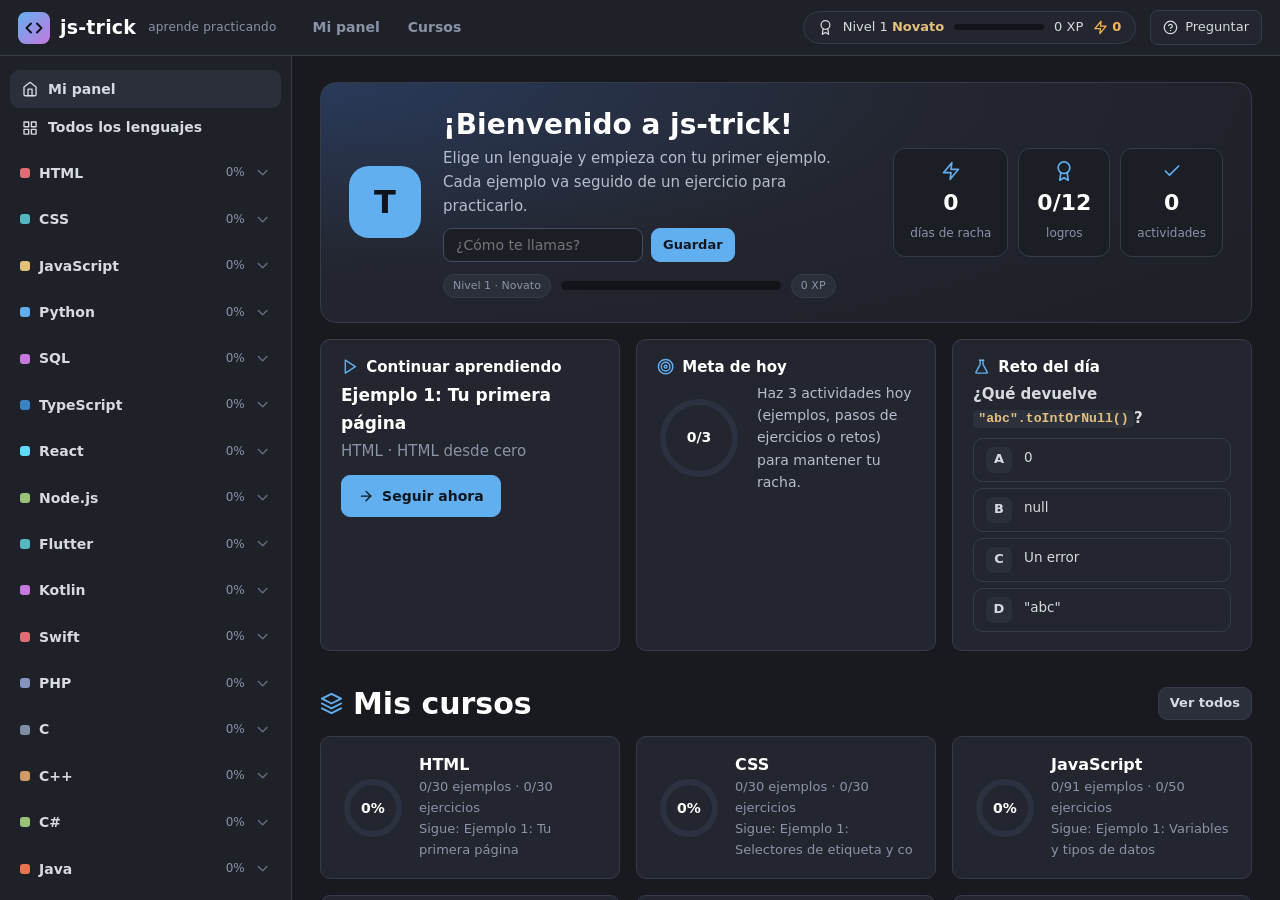
==== app.html @ f3b7c134 "Java (basico, intermedio y avanzado) y nivel avanzado de JavaScript, Python, SQL, TypeScript y Node." ====
<!DOCTYPE html>
<html lang="es">
<head>
<meta charset="utf-8">
<meta name="viewport" content="width=device-width, initial-scale=1">
<title>js-trick | Aprende JSON, AJAX, jQuery y Angular practicando</title>
<link rel="icon" href="data:image/svg+xml,%3Csvg xmlns='http://www.w3.org/2000/svg' viewBox='0 0 32 32'%3E%3Cdefs%3E%3ClinearGradient id='g' x1='0' y1='0' x2='1' y2='1'%3E%3Cstop offset='0' stop-color='%2361afef'/%3E%3Cstop offset='1' stop-color='%23c678dd'/%3E%3C/linearGradient%3E%3C/defs%3E%3Crect width='32' height='32' rx='8' fill='url(%23g)'/%3E%3Cpath d='M12 10l-6 6 6 6M20 10l6 6-6 6' fill='none' stroke='%2310131a' stroke-width='3' stroke-linecap='round' stroke-linejoin='round'/%3E%3C/svg%3E">
<link rel="stylesheet" href="css/style.css">
<link rel="stylesheet" href="css/panel.css">
</head>
<body>
<!-- Iconos (sprite SVG) -->
<svg width="0" height="0" style="position:absolute" aria-hidden="true">
  <defs>
    <symbol id="i-check" viewBox="0 0 24 24"><polyline points="20 6 9 17 4 12"/></symbol>
    <symbol id="i-x" viewBox="0 0 24 24"><line x1="18" y1="6" x2="6" y2="18"/><line x1="6" y1="6" x2="18" y2="18"/></symbol>
    <symbol id="i-help" viewBox="0 0 24 24"><circle cx="12" cy="12" r="10"/><path d="M9.09 9a3 3 0 0 1 5.83 1c0 2-3 3-3 3"/><line x1="12" y1="17" x2="12.01" y2="17"/></symbol>
    <symbol id="i-play" viewBox="0 0 24 24"><polygon points="6 3 20 12 6 21 6 3"/></symbol>
    <symbol id="i-code" viewBox="0 0 24 24"><polyline points="16 18 22 12 16 6"/><polyline points="8 6 2 12 8 18"/></symbol>
    <symbol id="i-book" viewBox="0 0 24 24"><path d="M2 3h6a4 4 0 0 1 4 4v14a3 3 0 0 0-3-3H2z"/><path d="M22 3h-6a4 4 0 0 0-4 4v14a3 3 0 0 1 3-3h7z"/></symbol>
    <symbol id="i-monitor" viewBox="0 0 24 24"><rect x="2" y="3" width="20" height="14" rx="2"/><line x1="8" y1="21" x2="16" y2="21"/><line x1="12" y1="17" x2="12" y2="21"/></symbol>
    <symbol id="i-refresh" viewBox="0 0 24 24"><polyline points="23 4 23 10 17 10"/><polyline points="1 20 1 14 7 14"/><path d="M3.51 9a9 9 0 0 1 14.85-3.36L23 10M1 14l4.64 4.36A9 9 0 0 0 20.49 15"/></symbol>
    <symbol id="i-undo" viewBox="0 0 24 24"><polyline points="1 4 1 10 7 10"/><path d="M3.51 15a9 9 0 1 0 2.13-9.36L1 10"/></symbol>
    <symbol id="i-warn" viewBox="0 0 24 24"><path d="M10.29 3.86L1.82 18a2 2 0 0 0 1.71 3h16.94a2 2 0 0 0 1.71-3L13.71 3.86a2 2 0 0 0-3.42 0z"/><line x1="12" y1="9" x2="12" y2="13"/><line x1="12" y1="17" x2="12.01" y2="17"/></symbol>
    <symbol id="i-alert" viewBox="0 0 24 24"><circle cx="12" cy="12" r="10"/><line x1="12" y1="8" x2="12" y2="12"/><line x1="12" y1="16" x2="12.01" y2="16"/></symbol>
    <symbol id="i-info" viewBox="0 0 24 24"><circle cx="12" cy="12" r="10"/><line x1="12" y1="16" x2="12" y2="12"/><line x1="12" y1="8" x2="12.01" y2="8"/></symbol>
    <symbol id="i-bolt" viewBox="0 0 24 24"><polygon points="13 2 3 14 12 14 11 22 21 10 12 10 13 2"/></symbol>
    <symbol id="i-award" viewBox="0 0 24 24"><circle cx="12" cy="8" r="7"/><polyline points="8.21 13.89 7 23 12 20 17 23 15.79 13.88"/></symbol>
    <symbol id="i-star" viewBox="0 0 24 24"><polygon points="12 2 15.09 8.26 22 9.27 17 14.14 18.18 21.02 12 17.77 5.82 21.02 7 14.14 2 9.27 8.91 8.26 12 2"/></symbol>
    <symbol id="i-right" viewBox="0 0 24 24"><polyline points="9 18 15 12 9 6"/></symbol>
    <symbol id="i-left" viewBox="0 0 24 24"><polyline points="15 18 9 12 15 6"/></symbol>
    <symbol id="i-down" viewBox="0 0 24 24"><polyline points="6 9 12 15 18 9"/></symbol>
    <symbol id="i-db" viewBox="0 0 24 24"><ellipse cx="12" cy="5" rx="9" ry="3"/><path d="M21 12c0 1.66-4 3-9 3s-9-1.34-9-3"/><path d="M3 5v14c0 1.66 4 3 9 3s9-1.34 9-3V5"/></symbol>
    <symbol id="i-globe" viewBox="0 0 24 24"><circle cx="12" cy="12" r="10"/><line x1="2" y1="12" x2="22" y2="12"/><path d="M12 2a15.3 15.3 0 0 1 4 10 15.3 15.3 0 0 1-4 10 15.3 15.3 0 0 1-4-10 15.3 15.3 0 0 1 4-10z"/></symbol>
    <symbol id="i-layers" viewBox="0 0 24 24"><polygon points="12 2 2 7 12 12 22 7 12 2"/><polyline points="2 17 12 22 22 17"/><polyline points="2 12 12 17 22 12"/></symbol>
    <symbol id="i-term" viewBox="0 0 24 24"><polyline points="4 17 10 11 4 5"/><line x1="12" y1="19" x2="20" y2="19"/></symbol>
    <symbol id="i-target" viewBox="0 0 24 24"><circle cx="12" cy="12" r="10"/><circle cx="12" cy="12" r="6"/><circle cx="12" cy="12" r="2"/></symbol>
    <symbol id="i-bulb" viewBox="0 0 24 24"><path d="M9 18h6"/><path d="M10 22h4"/><path d="M12 2a7 7 0 0 0-4 12.7c.6.5 1 1.3 1 2.3h6c0-1 .4-1.8 1-2.3A7 7 0 0 0 12 2z"/></symbol>
    <symbol id="i-lock" viewBox="0 0 24 24"><rect x="3" y="11" width="18" height="11" rx="2"/><path d="M7 11V7a5 5 0 0 1 10 0v4"/></symbol>
    <symbol id="i-max" viewBox="0 0 24 24"><path d="M8 3H5a2 2 0 0 0-2 2v3m18 0V5a2 2 0 0 0-2-2h-3m0 18h3a2 2 0 0 0 2-2v-3M3 16v3a2 2 0 0 0 2 2h3"/></symbol>
    <symbol id="i-trash" viewBox="0 0 24 24"><polyline points="3 6 5 6 21 6"/><path d="M19 6l-1 14a2 2 0 0 1-2 2H8a2 2 0 0 1-2-2L5 6"/><path d="M10 11v6M14 11v6"/><path d="M9 6V4a1 1 0 0 1 1-1h4a1 1 0 0 1 1 1v2"/></symbol>
    <symbol id="i-menu" viewBox="0 0 24 24"><line x1="3" y1="12" x2="21" y2="12"/><line x1="3" y1="6" x2="21" y2="6"/><line x1="3" y1="18" x2="21" y2="18"/></symbol>
    <symbol id="i-eye" viewBox="0 0 24 24"><path d="M1 12s4-8 11-8 11 8 11 8-4 8-11 8-11-8-11-8z"/><circle cx="12" cy="12" r="3"/></symbol>
    <symbol id="i-flask" viewBox="0 0 24 24"><path d="M9 3h6"/><path d="M10 3v6L4 20a1 1 0 0 0 1 1h14a1 1 0 0 0 1-1l-6-11V3"/></symbol>
    <symbol id="i-arrow" viewBox="0 0 24 24"><line x1="5" y1="12" x2="19" y2="12"/><polyline points="12 5 19 12 12 19"/></symbol>
    <symbol id="i-flag" viewBox="0 0 24 24"><path d="M4 15s1-1 4-1 5 2 8 2 4-1 4-1V3s-1 1-4 1-5-2-8-2-4 1-4 1z"/><line x1="4" y1="22" x2="4" y2="15"/></symbol>
    <symbol id="i-search" viewBox="0 0 24 24"><circle cx="11" cy="11" r="8"/><line x1="21" y1="21" x2="16.65" y2="16.65"/></symbol>
    <symbol id="i-cube" viewBox="0 0 24 24"><path d="M21 16V8a2 2 0 0 0-1-1.73l-7-4a2 2 0 0 0-2 0l-7 4A2 2 0 0 0 3 8v8a2 2 0 0 0 1 1.73l7 4a2 2 0 0 0 2 0l7-4A2 2 0 0 0 21 16z"/><polyline points="3.27 6.96 12 12.01 20.73 6.96"/><line x1="12" y1="22.08" x2="12" y2="12"/></symbol>
    <symbol id="i-list" viewBox="0 0 24 24"><line x1="8" y1="6" x2="21" y2="6"/><line x1="8" y1="12" x2="21" y2="12"/><line x1="8" y1="18" x2="21" y2="18"/><line x1="3" y1="6" x2="3.01" y2="6"/><line x1="3" y1="12" x2="3.01" y2="12"/><line x1="3" y1="18" x2="3.01" y2="18"/></symbol>
    <symbol id="i-edit" viewBox="0 0 24 24"><path d="M12 20h9"/><path d="M16.5 3.5a2.12 2.12 0 0 1 3 3L7 19l-4 1 1-4z"/></symbol>
    <symbol id="i-skip" viewBox="0 0 24 24"><polygon points="5 4 15 12 5 20 5 4"/><line x1="19" y1="5" x2="19" y2="19"/></symbol>
    <symbol id="i-user" viewBox="0 0 24 24"><path d="M20 21v-2a4 4 0 0 0-4-4H8a4 4 0 0 0-4 4v2"/><circle cx="12" cy="7" r="4"/></symbol>
    <symbol id="i-home" viewBox="0 0 24 24"><path d="M3 9l9-7 9 7v11a2 2 0 0 1-2 2H5a2 2 0 0 1-2-2z"/><polyline points="9 22 9 12 15 12 15 22"/></symbol>
    <symbol id="i-grid" viewBox="0 0 24 24"><rect x="3" y="3" width="7" height="7"/><rect x="14" y="3" width="7" height="7"/><rect x="14" y="14" width="7" height="7"/><rect x="3" y="14" width="7" height="7"/></symbol>
    <symbol id="i-calendar" viewBox="0 0 24 24"><rect x="3" y="4" width="18" height="18" rx="2"/><line x1="16" y1="2" x2="16" y2="6"/><line x1="8" y1="2" x2="8" y2="6"/><line x1="3" y1="10" x2="21" y2="10"/></symbol>
    <symbol id="i-cpu" viewBox="0 0 24 24"><rect x="4" y="4" width="16" height="16" rx="2"/><rect x="9" y="9" width="6" height="6"/><line x1="9" y1="1" x2="9" y2="4"/><line x1="15" y1="1" x2="15" y2="4"/><line x1="9" y1="20" x2="9" y2="23"/><line x1="15" y1="20" x2="15" y2="23"/><line x1="20" y1="9" x2="23" y2="9"/><line x1="20" y1="14" x2="23" y2="14"/><line x1="1" y1="9" x2="4" y2="9"/><line x1="1" y1="14" x2="4" y2="14"/></symbol>
  </defs>
</svg>

<div id="app">
  <header id="top">
    <button id="menuBtn" aria-label="Menu"><svg class="ic"><use href="#i-menu"/></svg></button>
    <a class="brand" href="index.html"><span class="logo"><svg class="ic"><use href="#i-code"/></svg></span>js-trick<small>aprende practicando</small></a>
    <nav class="topnav"><a href="#/panel">Mi panel</a><a href="#/cursos">Cursos</a></nav>
    <span class="spacer"></span>
    <div class="xpchip" id="xpchip"></div>
    <button class="iconbtn" id="helpBtn"><svg class="ic"><use href="#i-help"/></svg>Preguntar</button>
  </header>
  <nav id="side"></nav>
  <main id="main"><div class="page" id="view"></div></main>
</div>

<div class="overlay" id="overlay"><div class="modal" id="modal"></div></div>
<div id="toasts"></div>

<script src="js/core.js"></script>
<script src="js/tracks.js"></script>
<script src="js/highlight.js"></script>
<script src="js/glossary1.js"></script>
<script src="js/glossary2.js"></script>
<script src="js/glossary3.js"></script>
<script src="js/glossary4.js"></script>
<script src="js/hl-langs.js"></script>
<script src="js/linter.js"></script>
<script src="js/lint-langs.js"></script>
<script src="js/term.js"></script>
<script src="js/lib-prelude.js"></script>
<script src="js/lib-jquery.js"></script>
<script src="js/lib-angular.js"></script>
<script src="js/sandbox.js"></script>
<script src="js/editor.js"></script>
<script src="js/monitor.js"></script>
<script src="js/help.js"></script>
<script src="js/help-langs.js"></script>
<script src="js/panel.js"></script>
<script src="js/data/t0.js"></script>
<script src="js/data/t8.js"></script>
<script src="js/data/t9.js"></script>
<script src="js/data/t10.js"></script>
<script src="js/data/t11.js"></script>
<script src="js/data/t12.js"></script>
<script src="js/data/tk.js"></script>
<script src="js/data/js2.js"></script>
<script src="js/data/js3.js"></script>
<script src="js/data/h1.js"></script>
<script src="js/data/ht2.js"></script>
<script src="js/data/ht3.js"></script>
<script src="js/data/c1.js"></script>
<script src="js/data/c2.js"></script>
<script src="js/data/cs3.js"></script>
<script src="js/data/p1.js"></script>
<script src="js/data/p2.js"></script>
<script src="js/data/p3.js"></script>
<script src="js/data/s1.js"></script>
<script src="js/data/s2.js"></script>
<script src="js/data/s3.js"></script>
<script src="js/data/php1.js"></script>
<script src="js/data/php2.js"></script>
<script src="js/data/ph3.js"></script>
<script src="js/data/k1.js"></script>
<script src="js/data/k2.js"></script>
<script src="js/data/k3.js"></script>
<script src="js/data/x1.js"></script>
<script src="js/data/x2.js"></script>
<script src="js/data/x3.js"></script>
<script src="js/data/j1.js"></script>
<script src="js/data/j2.js"></script>
<script src="js/data/j3.js"></script>
<script src="js/data/n1.js"></script>
<script src="js/data/cn2.js"></script>
<script src="js/data/cn3.js"></script>
<script src="js/data/ts1.js"></script>
<script src="js/data/ts2.js"></script>
<script src="js/data/ts3.js"></script>
<script src="js/data/rc1.js"></script>
<script src="js/data/rc2.js"></script>
<script src="js/data/nd1.js"></script>
<script src="js/data/nd2.js"></script>
<script src="js/data/nd3.js"></script>
<script src="js/data/fl1.js"></script>
<script src="js/data/kt1.js"></script>
<script src="js/data/sw1.js"></script>
<script src="js/data/fl2.js"></script>
<script src="js/data/kt2.js"></script>
<script src="js/data/sw2.js"></script>
<script src="js/app.js"></script>
</body>
</html>
---- css/style.css ----
/* js-trick  ·  tema oscuro inspirado en editores de codigo (One Dark) */
:root{
  --bg:#181a20; --bg2:#1e2128; --panel:#23262f; --panel2:#2b2f3a; --line:#363b49;
  --text:#d7dae0; --muted:#8c93a6; --dim:#646b7d;
  --accent:#61afef; --accent-d:#3b82c4; --ok:#98c379; --warn:#e5c07b; --err:#e06c75;
  --purple:#c678dd; --cyan:#56b6c2; --orange:#d19a66;
  --code-bg:#1b1e25; --radius:10px; --mono:"Cascadia Code","Fira Code",Consolas,"Courier New",monospace;
  --sans:"Segoe UI",Inter,system-ui,-apple-system,Roboto,Arial,sans-serif;
}
*{box-sizing:border-box}
pre,code,kbd,textarea,.ed-hl,.ed-ta,.ed-gutter,.blankline,.answer,.blank,.mon-body,.linectx,.chip{font-variant-ligatures:none!important;font-feature-settings:'liga' 0,'calt' 0!important}
html,body{height:100%}
body{margin:0;background:var(--bg);color:var(--text);font:15px/1.6 var(--sans);-webkit-font-smoothing:antialiased}
a{color:var(--accent);text-decoration:none}
a:hover{text-decoration:underline}
code,kbd{font-family:var(--mono);font-size:.88em;background:#2c313c;color:#e5c07b;padding:.1em .4em;border-radius:5px}
h1,h2,h3,h4{line-height:1.25;margin:0 0 .5em;color:#fff}
p{margin:0 0 .8em}
button{font:inherit;color:inherit;cursor:pointer}
.ic{width:1.15em;height:1.15em;fill:none;stroke:currentColor;stroke-width:2;stroke-linecap:round;stroke-linejoin:round;vertical-align:-.2em;flex:none}
::-webkit-scrollbar{width:10px;height:10px}
::-webkit-scrollbar-thumb{background:#3a4050;border-radius:8px;border:2px solid transparent;background-clip:content-box}
::-webkit-scrollbar-thumb:hover{background:#4a5166;background-clip:content-box;border:2px solid transparent}
::-webkit-scrollbar-corner{background:transparent}

/* ---------- Shell ---------- */
#app{display:grid;grid-template-columns:292px minmax(0,1fr);grid-template-rows:56px 1fr;height:100vh}
#top{grid-column:1/3;display:flex;align-items:center;gap:14px;padding:0 18px;background:var(--bg2);border-bottom:1px solid var(--line);z-index:5}
.brand{white-space:nowrap;display:flex;align-items:center;gap:10px;font-weight:700;font-size:19px;color:#fff;letter-spacing:.2px}
.brand:hover{text-decoration:none}
.brand .logo{width:32px;height:32px;border-radius:8px;background:linear-gradient(135deg,#61afef,#c678dd);display:grid;place-items:center;color:#10131a}
.brand .logo .ic{stroke-width:2.6;width:18px;height:18px}
.brand small{font-weight:500;color:var(--muted);font-size:12px;margin-left:2px}
#menuBtn{display:none;background:none;border:0;padding:6px}
.spacer{flex:1}
.xpchip{display:flex;align-items:center;gap:10px;background:var(--panel);border:1px solid var(--line);border-radius:999px;padding:5px 14px;font-size:13px}
.xpchip b{color:var(--warn)}
.xpbar{width:90px;height:6px;background:#12141a;border-radius:6px;overflow:hidden}
.xpbar i{display:block;height:100%;background:linear-gradient(90deg,#61afef,#98c379);border-radius:6px;transition:width .5s}
.iconbtn{display:inline-flex;align-items:center;gap:7px;background:var(--panel);border:1px solid var(--line);border-radius:8px;padding:6px 12px;color:var(--text);font-size:13px}
.iconbtn:hover{background:var(--panel2);border-color:#4a5166}

#side{background:var(--bg2);border-right:1px solid var(--line);overflow-y:auto;padding:14px 10px 40px}
#side h6{margin:14px 10px 6px;font-size:11px;letter-spacing:1.4px;text-transform:uppercase;color:var(--dim)}
.navtopic{margin-bottom:6px;border-radius:10px}
.navtopic>a.head{display:flex;align-items:center;gap:10px;padding:9px 10px;border-radius:9px;color:var(--text)}
.navtopic>a.head:hover{background:var(--panel);text-decoration:none}
.navtopic.active>a.head{background:var(--panel2)}
.navtopic .num{width:30px;height:30px;border-radius:8px;display:grid;place-items:center;font-weight:700;font-size:13px;color:#11141a;flex:none}
.navtopic .tt{display:flex;flex-direction:column;min-width:0;line-height:1.25}
.navtopic .tt b{font-size:13.5px;font-weight:600;white-space:nowrap;overflow:hidden;text-overflow:ellipsis}
.navtopic .tt span{font-size:11.5px;color:var(--muted)}
.navtopic .mini{height:3px;background:#12141a;border-radius:3px;margin:0 10px 6px 50px;overflow:hidden}
.navtopic .mini i{display:block;height:100%;background:var(--accent)}
.navsub{display:none;padding:2px 0 8px 50px}
.navtopic.active .navsub{display:block}
.navsub a{display:flex;align-items:center;gap:8px;padding:4px 8px;border-radius:6px;color:var(--muted);font-size:13px}
.navsub a:hover{background:var(--panel);color:var(--text);text-decoration:none}
.navsub a.cur{color:#fff;background:#2f3544}
.navsub a .dot{width:7px;height:7px;border-radius:50%;background:#444b5c;flex:none}
.navsub a.done .dot{background:var(--ok)}
.navgroup{margin:8px 0 2px;color:var(--dim);font-size:11px;text-transform:uppercase;letter-spacing:1px}

#main{overflow-y:auto;overflow-x:hidden;scroll-behavior:smooth}
.page{max-width:1500px;margin:0 auto;padding:26px 28px 80px}
.crumbs{display:flex;align-items:center;gap:8px;color:var(--muted);font-size:13px;margin-bottom:14px;flex-wrap:wrap}
.crumbs a{color:var(--muted)}
.crumbs b{color:var(--text);font-weight:600}

/* ---------- Home ---------- */
.hero{background:radial-gradient(120% 140% at 0 0,#2a3a5a 0,#23262f 55%,#1e2128 100%);border:1px solid var(--line);border-radius:16px;padding:38px 40px;display:grid;grid-template-columns:1.3fr 1fr;gap:30px;align-items:center;overflow:hidden;position:relative}
.hero h1{font-size:40px;margin-bottom:.3em}
.hero h1 em{font-style:normal;background:linear-gradient(90deg,#61afef,#c678dd);-webkit-background-clip:text;background-clip:text;color:transparent}
.hero p.lead{font-size:17px;color:#b7bdcc;max-width:620px}
.btn{display:inline-flex;align-items:center;gap:8px;border-radius:9px;border:1px solid var(--line);background:var(--panel2);color:var(--text);padding:9px 16px;font-weight:600;font-size:14px;text-decoration:none}
.btn:hover{background:#343a49;text-decoration:none;border-color:#4f566b}
.btn.primary{background:var(--accent);border-color:var(--accent);color:#0f1722}
.btn.primary:hover{background:#7bbcf5}
.btn.ok{background:#3b5a2c;border-color:#4d7a39;color:#d7f2c3}
.btn.sm{padding:5px 11px;font-size:13px}
.btn[disabled]{opacity:.45;cursor:not-allowed}
.heroart{white-space:pre;overflow:auto;font-family:var(--mono);font-size:13px;background:#14171c;border:1px solid var(--line);border-radius:12px;padding:16px 18px;box-shadow:0 18px 50px rgba(0,0,0,.45);line-height:1.7}
.heroart .bar{display:flex;gap:6px;margin-bottom:10px}
.heroart .bar i{width:10px;height:10px;border-radius:50%;background:#e06c75}
.heroart .bar i:nth-child(2){background:#e5c07b}.heroart .bar i:nth-child(3){background:#98c379}
.grid{display:grid;gap:16px}
.g3{grid-template-columns:repeat(auto-fill,minmax(300px,1fr))}
.g4{grid-template-columns:repeat(auto-fill,minmax(230px,1fr))}
.card{background:var(--panel);border:1px solid var(--line);border-radius:var(--radius);padding:18px 20px}
.card h3{font-size:16px;margin-bottom:.35em}
.card p:last-child{margin-bottom:0}
.sectiontitle{display:flex;align-items:center;gap:10px;margin:34px 0 14px;font-size:20px}
.sectiontitle .ic{color:var(--accent)}
.feat .fi{width:38px;height:38px;border-radius:10px;display:grid;place-items:center;background:#2c3a52;color:var(--accent);margin-bottom:10px}
.tcard{display:flex;flex-direction:column;gap:10px;transition:transform .15s,border-color .15s;color:var(--text)}
.tcard:hover{transform:translateY(-3px);border-color:#53607d;text-decoration:none}
.tcard .top{display:flex;align-items:center;gap:12px}
.tcard .num{width:44px;height:44px;border-radius:12px;display:grid;place-items:center;font-weight:800;font-size:18px;color:#10131a}
.tcard h3{margin:0;font-size:16.5px}
.tcard .meta{display:flex;gap:14px;font-size:12.5px;color:var(--muted);flex-wrap:wrap}
.prog{height:6px;background:#14171c;border-radius:6px;overflow:hidden}
.prog i{display:block;height:100%;border-radius:6px;background:var(--accent)}

/* ---------- Topic page ---------- */
.thead{display:flex;gap:18px;align-items:center;margin-bottom:18px}
.thead .num{width:62px;height:62px;border-radius:16px;display:grid;place-items:center;font-size:28px;font-weight:800;color:#10131a;flex:none}
.thead h1{margin:0;font-size:27px}
.thead p{margin:2px 0 0;color:var(--muted)}
.tabs{display:flex;gap:4px;border-bottom:1px solid var(--line);margin-bottom:20px;flex-wrap:wrap}
.tabs a{display:flex;align-items:center;gap:8px;padding:10px 16px;color:var(--muted);border-bottom:2px solid transparent;font-weight:600;font-size:14px;margin-bottom:-1px}
.tabs a:hover{color:var(--text);text-decoration:none}
.tabs a.on{color:#fff;border-color:var(--accent)}
.tabs a .cnt{font-size:11px;background:var(--panel2);border-radius:99px;padding:0 8px;color:var(--muted)}
.theory{display:grid;gap:16px;grid-template-columns:repeat(auto-fill,minmax(420px,1fr))}
.theory .card h3{display:flex;align-items:center;gap:8px}
.theory .card h3 .ic{color:var(--accent)}
.analogy{border-left:3px solid var(--purple);background:#2a2640;padding:9px 13px;border-radius:0 8px 8px 0;margin:10px 0;font-size:14px;color:#d9d0f0}
.analogy b{color:#e3b8f2}
.list{display:grid;gap:10px}
.item{display:flex;align-items:center;gap:14px;background:var(--panel);border:1px solid var(--line);border-radius:10px;padding:12px 16px;color:var(--text)}
.item:hover{border-color:#53607d;text-decoration:none;background:#272b35}
.item .idx{width:30px;height:30px;border-radius:8px;background:var(--panel2);display:grid;place-items:center;font-weight:700;font-size:13px;color:var(--muted);flex:none}
.item.done .idx{background:#34502a;color:var(--ok)}
.item .tx{flex:1;min-width:0}
.item .tx b{display:block;font-size:14.5px}
.item .tx span{font-size:12.5px;color:var(--muted)}
.badge{font-size:11px;padding:2px 9px;border-radius:99px;background:var(--panel2);color:var(--muted);border:1px solid var(--line);white-space:nowrap}
.badge.ok{background:#2c4023;color:var(--ok);border-color:#3f5c32}
.badge.f-html{color:#e06c75}.badge.f-css{color:#56b6c2}.badge.f-js{color:#e5c07b}.badge.f-ts{color:#61afef}.badge.f-mod{color:#c678dd}

/* ---------- Workbench (example / exercise) ---------- */
.bench{display:grid;grid-template-columns:minmax(0,5fr) minmax(0,6fr);gap:20px;align-items:start}
.bench>.left{min-width:0}
.bench>.right{position:sticky;top:12px;min-width:0;display:flex;flex-direction:column;gap:14px;max-height:calc(100vh - 80px);overflow-y:auto;padding-right:2px}
.navrow{display:flex;gap:8px;align-items:center;flex-wrap:wrap;margin-bottom:12px}
.title{font-size:25px;margin:0 0 6px}
.context{border-left:3px solid var(--accent);padding:12px 16px;background:#202938;border-radius:0 10px 10px 0;margin:10px 0 18px}
.context h4{margin:0 0 4px;font-size:12px;letter-spacing:1.2px;text-transform:uppercase;color:var(--accent)}
.context p:last-child{margin:0}
.parts h3{display:flex;align-items:center;gap:8px;margin:18px 0 10px;font-size:17px}
.part{background:var(--panel);border:1px solid var(--line);border-radius:10px;margin-bottom:12px;overflow:hidden}
.part .ph{display:flex;align-items:center;gap:10px;padding:7px 12px;background:var(--panel2);font-size:12.5px;color:var(--muted)}
.part .ph .no{width:22px;height:22px;border-radius:50%;background:var(--accent);color:#10131a;display:grid;place-items:center;font-weight:800;font-size:12px}
.part pre{margin:0;padding:12px 14px;background:var(--code-bg);font:13px/1.65 var(--mono);overflow-x:auto;white-space:pre}
.part .why{padding:11px 14px;font-size:14px;color:#c5cad6;border-top:1px dashed var(--line)}
.part .why p:last-child{margin:0}
.callout{display:flex;gap:11px;padding:11px 14px;border-radius:9px;margin:12px 0;font-size:14px;border:1px solid}
.callout.tip{background:#1f3328;border-color:#2f5a40;color:#bfe8cc}
.callout.warn{background:#3a3220;border-color:#6b5a2b;color:#f1dba4}
.callout.bad{background:#3b2326;border-color:#733840;color:#f5c1c6}
.callout.info{background:#1f2e43;border-color:#34557f;color:#bcd8f7}
.callout .ic{margin-top:3px}
.callout>div{min-width:0}
.callout p:last-child{margin:0}

/* tokens with ? */
.tk{position:relative;border-bottom:1px dotted #6b738a;cursor:help}
.tk .q{all:unset;display:inline-grid;place-items:center;width:15px;height:15px;margin-left:3px;border-radius:50%;background:#33507a;color:#cfe5ff;font:700 10px/1 var(--sans);vertical-align:2px;cursor:pointer;user-select:none}
.tk .q:hover{background:var(--accent);color:#0f1722}

/* ---------- Highlight colours ---------- */
.t-c{color:#7f8794;font-style:italic}.t-s{color:#98c379}.t-n{color:#d19a66}.t-k{color:#c678dd}.t-l{color:#d19a66}
.t-f{color:#61afef}.t-p{color:#e06c75}.t-cls{color:#e5c07b}.t-o{color:#abb2bf}.t-i{color:#d7dae0}
.t-tg{color:#e06c75}.t-at{color:#d19a66}.t-sel{color:#e5c07b}.t-pr{color:#56b6c2}.t-va{color:#98c379}.t-ip{color:#56b6c2}
.t-dir{color:#c678dd}
.t-rx{color:#56b6c2}
.t-var{color:#e06c75}.t-pp{color:#c678dd}

/* ---------- Editor ---------- */
.editor{background:var(--code-bg);border:1px solid var(--line);border-radius:var(--radius);overflow:hidden;display:flex;flex-direction:column}
.ed-top{display:flex;align-items:center;gap:6px;background:var(--panel2);padding:6px 8px 0 8px;border-bottom:1px solid var(--line);flex-wrap:wrap}
.ed-tab{border:0;background:transparent;color:var(--muted);padding:7px 14px;border-radius:8px 8px 0 0;font:600 12.5px var(--mono);display:flex;align-items:center;gap:7px}
.ed-tab:hover{color:var(--text)}
.ed-tab.on{background:var(--code-bg);color:#fff;box-shadow:inset 0 2px 0 var(--accent)}
.ed-tab .d{width:8px;height:8px;border-radius:50%}
.ed-tab .bad{width:8px;height:8px;border-radius:50%;background:var(--err);display:none}
.ed-tab.hasbad .bad{display:inline-block}
.ed-tools{margin-left:auto;display:flex;gap:6px;padding-bottom:5px}
.ed-body{position:relative;display:flex;height:var(--edh,340px);min-height:180px}
.ed-gutter{width:58px;flex:none;overflow:hidden;background:#171a20;border-right:1px solid var(--line);padding:10px 0;font:12px/20px var(--mono);color:#5d6578;user-select:none}
.ed-g{display:flex;align-items:center;justify-content:flex-end;gap:5px;height:20px;padding-right:7px;position:relative}
.ed-g .qb{all:unset;width:14px;height:14px;border-radius:50%;background:#2c3a52;color:#9ec8f5;display:grid;place-items:center;font:700 9px/1 var(--sans);cursor:pointer;opacity:.55}
.ed-g .qb:hover{opacity:1;background:var(--accent);color:#0f1722}
.ed-g.bad{color:var(--err);font-weight:700}
.ed-g.bad::before{content:"";position:absolute;left:0;top:2px;bottom:2px;width:3px;background:var(--err);border-radius:2px}
.ed-g.cur{color:#c8ccd6}
.ed-main{position:relative;flex:1;min-width:0}
.ed-hl,.ed-ta{position:absolute;inset:0;margin:0;padding:10px 12px;font:13px/20px var(--mono);white-space:pre;tab-size:2;letter-spacing:0;border:0}
.ed-hl{overflow:hidden;pointer-events:none;color:var(--text)}
.ed-hl .l{display:block;min-height:20px;margin:0 -12px;padding:0 12px}
.ed-hl .l.bad{background:rgba(224,108,117,.16);box-shadow:inset 3px 0 0 var(--err)}
.ed-hl .l.hot{background:rgba(152,195,121,.13);animation:hot 2.2s ease-out forwards}
@keyframes hot{to{background:transparent}}
.ed-ta{background:transparent;color:transparent;caret-color:#fff;resize:none;outline:0;overflow:auto;-webkit-text-fill-color:transparent}
.ed-ta::selection{background:rgba(97,175,239,.35);-webkit-text-fill-color:transparent}
.ed-ta[readonly]{cursor:default}
.ed-foot{display:flex;align-items:center;gap:10px;padding:6px 10px;background:#171a20;border-top:1px solid var(--line);font-size:12.5px;color:var(--muted);flex-wrap:wrap}
.chips{display:flex;flex-wrap:wrap;gap:6px}
.chip{display:inline-flex;align-items:center;gap:6px;background:#26354d;color:#cfe3fb;border:1px solid #35527a;border-radius:99px;padding:2px 6px 2px 10px;font:600 12px var(--mono)}
.chip:hover{background:#2f4666}
.chip i{font-style:normal;width:16px;height:16px;border-radius:50%;background:var(--accent);color:#0f1722;display:grid;place-items:center;font:800 10px var(--sans)}

/* ---------- Issues ---------- */
.issues{display:flex;flex-direction:column;gap:10px}
.status{display:flex;align-items:center;gap:10px;padding:10px 14px;border-radius:9px;font-size:14px;font-weight:600;border:1px solid}
.status.ok{background:#1f3328;border-color:#2f5a40;color:#bfe8cc}
.status.bad{background:#3b2326;border-color:#733840;color:#f5c1c6}
.status.warn{background:#3a3220;border-color:#6b5a2b;color:#f1dba4}
.issue{border:1px solid;border-radius:10px;overflow:hidden;background:var(--panel)}
.issue.error{border-color:#733840}.issue.warn{border-color:#6b5a2b}.issue.info{border-color:#34557f}
.issue .ih{display:flex;align-items:center;gap:9px;padding:8px 12px;font-weight:700;font-size:14px}
.issue.error .ih{background:#3b2326;color:#f5a8af}.issue.warn .ih{background:#3a3220;color:#f1dba4}.issue.info .ih{background:#1f2e43;color:#a9cdf5}
.issue .ih .loc{margin-left:auto;font:600 12px var(--mono);opacity:.85;white-space:nowrap}
.issue .ib{padding:10px 14px;font-size:14px}
.issue .ib p{margin:0 0 7px}
.issue .fix{background:#1b2a1f;border:1px solid #2f5a40;border-radius:8px;padding:8px 12px;margin-top:6px;font-size:13.5px;color:#cdebd6}
.issue .fix b{color:#98c379}
.issue pre{margin:6px 0 0;background:var(--code-bg);padding:8px 11px;border-radius:7px;font:12.5px/1.6 var(--mono);overflow-x:auto}

/* ---------- Laptop / monitor ---------- */
.monitor{background:linear-gradient(180deg,#20242d,#1b1e25);border:1px solid var(--line);border-radius:var(--radius);padding:14px 14px 10px}
.mon-head{display:flex;align-items:center;gap:8px;margin-bottom:8px;font-size:13px;color:var(--muted);flex-wrap:wrap}
.mon-head b{color:var(--text);display:flex;align-items:center;gap:7px}
.lap{perspective:2000px;width:100%;max-width:840px;margin:0 auto}
.lid{position:relative;transform-origin:50% 100%;transform:rotateX(-92deg);visibility:hidden;transition:transform .85s cubic-bezier(.25,.9,.25,1),visibility 0s .85s;background:#0c0d10;border:11px solid #4a505e;border-top-color:#565d6d;border-bottom-width:14px;border-radius:16px 16px 4px 4px;box-shadow:0 0 0 1px #11131a,inset 0 0 0 1px #2a2e38}
.lap.open .lid{transform:none;visibility:visible;transition:transform .85s cubic-bezier(.25,.9,.25,1),visibility 0s 0s;box-shadow:0 0 70px rgba(97,175,239,.18),0 0 0 1px #11131a}
.lid::before{content:"";position:absolute;top:-4px;left:50%;width:5px;height:5px;margin-left:-3px;border-radius:50%;background:#1b1e25;z-index:3}
.screen{position:relative;width:100%;padding-top:62%;background:#fff;border-radius:4px;overflow:hidden}
.screen iframe{position:absolute;inset:0;width:100%;height:100%;border:0;background:#fff}
.screen .ovl{position:absolute;inset:0;display:none;align-items:center;justify-content:center;text-align:center;padding:20px;background:rgba(20,22,28,.88);color:#f5c1c6;font-size:14px;z-index:2}
.screen.blocked .ovl{display:flex}
.lap-base{position:relative;height:18px;margin:0 -4%;background:linear-gradient(180deg,#8a91a1,#5c6272 35%,#3a3f4b 75%,#2a2d36);border-radius:2px 2px 16px 16px/2px 2px 12px 12px;box-shadow:0 12px 24px rgba(0,0,0,.45)}
.lap-base::after{content:"";position:absolute;left:50%;top:0;width:18%;height:5px;margin-left:-9%;background:#1a1d24;border-radius:0 0 8px 8px}
.lap:not(.open) .lap-base{margin-top:0}
.lap-idle{height:0}
.mon-tools{display:flex;gap:6px;margin-top:12px;flex-wrap:wrap;align-items:center}
.mon-panel{margin-top:12px;border:1px solid var(--line);border-radius:9px;overflow:hidden;background:var(--code-bg)}
.mon-tabs{display:flex;background:var(--panel2);border-bottom:1px solid var(--line)}
.mon-tabs button{background:none;border:0;padding:6px 14px;color:var(--muted);font-size:12.5px;font-weight:600;border-bottom:2px solid transparent}
.mon-tabs button.on{color:#fff;border-color:var(--accent)}
.mon-tabs .cnt{margin-left:5px;background:#3a4050;border-radius:99px;font-size:10.5px;padding:0 6px}
.mon-body{max-height:170px;overflow:auto;font:12.5px/1.55 var(--mono);padding:6px 10px}
.mon-body .row{padding:2px 0;border-bottom:1px solid #262a33;white-space:pre-wrap;word-break:break-word}
.mon-body .row.err{color:#f5a8af}.mon-body .row.warn{color:#f1dba4}.mon-body .row.sys{color:#7e87a0;font-style:italic}
.mon-body .empty{color:var(--dim);font-family:var(--sans);font-style:italic;padding:8px 0}
.mon-body table{width:100%;border-collapse:collapse}
.mon-body td,.mon-body th{text-align:left;padding:3px 8px;border-bottom:1px solid #262a33;vertical-align:top;word-break:break-all}
.mon-body th{color:var(--muted);font-weight:600}
.mon-body .area{color:var(--cyan);padding:4px 0 2px;font-family:var(--sans);font-weight:700;font-size:11.5px;letter-spacing:.8px;text-transform:uppercase}
.fullmon{position:fixed;inset:16px;z-index:60;background:#12141a;border:1px solid var(--line);border-radius:14px;padding:16px;display:flex;flex-direction:column;box-shadow:0 0 0 100vmax rgba(0,0,0,.65)}
.fullmon .screen{padding-top:0;flex:1;min-height:0}
.fullmon .lap{max-width:none;flex:1;display:flex;flex-direction:column;min-height:0}
.fullmon .lid{flex:1;display:flex;flex-direction:column;min-height:0}

/* ---------- Exercise guide ---------- */
.steps{display:flex;gap:6px;margin:10px 0 16px;flex-wrap:wrap}
.steps i{height:8px;flex:1;min-width:20px;border-radius:4px;background:#2c3140}
.steps i.done{background:var(--ok)}.steps i.cur{background:var(--accent)}.steps i.help{background:var(--warn)}
.stepcard{background:var(--panel);border:1px solid var(--line);border-radius:12px;overflow:hidden;margin-bottom:14px}
.stepcard .sh{display:flex;align-items:center;gap:10px;padding:10px 16px;background:var(--panel2);font-weight:700}
.stepcard .sh .no{width:26px;height:26px;border-radius:50%;background:var(--accent);color:#0f1722;display:grid;place-items:center;font-size:13px;font-weight:800}
.stepcard .sb{padding:14px 16px}
.stepcard .instr{font-size:15.5px;margin-bottom:10px}
.stepcard.past{opacity:.82}
.stepcard.past .sh .no{background:var(--ok)}
.stepcard .done-code{margin:8px 0 0;background:var(--code-bg);padding:8px 12px;border-radius:7px;font:12.5px/1.6 var(--mono);white-space:pre-wrap;overflow-x:auto}
.answer{width:100%;display:block;background:var(--code-bg);color:#e6e9ef;border:1px solid #444c60;border-radius:9px;padding:10px 12px;font:14px/1.6 var(--mono);resize:vertical;min-height:46px;outline:0}
.answer:focus{border-color:var(--accent);box-shadow:0 0 0 3px rgba(97,175,239,.18)}
.answer.good{border-color:var(--ok);box-shadow:0 0 0 3px rgba(152,195,121,.16)}
.answer.wrong{border-color:var(--err)}
.blankline{font:14.5px/2.4 var(--mono);background:var(--code-bg);border:1px solid #444c60;border-radius:9px;padding:8px 12px;white-space:pre-wrap}
.blank{font:inherit;color:#fff;background:#2a3140;border:1px solid #55607a;border-bottom:2px solid var(--accent);border-radius:5px;padding:1px 6px;margin:0 2px;text-align:center;outline:0;min-width:3ch}
.blank.good{border-color:var(--ok);color:var(--ok);background:#233125}
.blank.wrong{border-color:var(--err);color:#f5a8af;background:#3a2427}
.fb{margin-top:10px;padding:10px 13px;border-radius:9px;font-size:14px;display:flex;gap:10px;border:1px solid transparent}
.fb.idle{background:#202938;border-color:#2e4466;color:#bcd8f7}
.fb.good{background:#1f3328;border-color:#2f5a40;color:#bfe8cc}
.fb.bad{background:#3b2326;border-color:#733840;color:#f5c1c6}
.fb.warn{background:#3a3220;border-color:#6b5a2b;color:#f1dba4}
.fb .ic{margin-top:3px}
.fb>div{min-width:0}
.fb p{margin:0 0 5px}.fb p:last-child{margin:0}
.btnrow{display:flex;gap:8px;margin-top:12px;flex-wrap:wrap}
.winbox{text-align:center;padding:26px 20px;background:linear-gradient(135deg,#243b2b,#1f2e43);border:1px solid #3a6a48;border-radius:14px;margin-bottom:14px}
.winbox h3{font-size:22px}
.winbox .big{width:56px;height:56px;border-radius:50%;background:var(--ok);color:#10200a;display:grid;place-items:center;margin:0 auto 10px}
.winbox .big .ic{width:30px;height:30px;stroke-width:3}

/* ---------- Quiz ---------- */
.quiz{max-width:820px}
.qopt{display:flex;gap:12px;align-items:flex-start;width:100%;text-align:left;background:var(--panel);border:1px solid var(--line);border-radius:10px;padding:12px 15px;margin-bottom:10px;color:var(--text)}
.qopt:hover:not([disabled]){border-color:var(--accent);background:#27303f}
.qopt .k{width:26px;height:26px;border-radius:7px;background:var(--panel2);display:grid;place-items:center;font-weight:700;font-size:13px;flex:none}
.qopt.right{border-color:var(--ok);background:#233125}.qopt.right .k{background:var(--ok);color:#10200a}
.qopt.wrongc{border-color:var(--err);background:#3a2427}.qopt.wrongc .k{background:var(--err);color:#2a0c10}
.qopt pre{margin:0;font:13px/1.5 var(--mono);white-space:pre-wrap}
.qq{font-size:18px;margin-bottom:14px}
.qq pre{background:var(--code-bg);padding:10px 14px;border-radius:9px;font:13.5px/1.6 var(--mono);margin:10px 0 0;white-space:pre-wrap}

/* ---------- Modal (ayuda ?) ---------- */
.overlay{position:fixed;inset:0;background:rgba(8,10,14,.7);z-index:80;display:none;align-items:flex-start;justify-content:center;padding:6vh 16px 16px;overflow-y:auto;backdrop-filter:blur(3px)}
.overlay.show{display:flex}
.modal{width:min(760px,100%);background:var(--panel);border:1px solid #475069;border-radius:16px;box-shadow:0 30px 80px rgba(0,0,0,.6);overflow:hidden;animation:pop .18s ease-out}
@keyframes pop{from{transform:translateY(10px) scale(.98);opacity:0}}
.modal .mh{display:flex;align-items:center;gap:10px;padding:14px 18px;background:var(--panel2);border-bottom:1px solid var(--line)}
.modal .mh h3{margin:0;font-size:17px;display:flex;align-items:center;gap:9px;flex:1;min-width:0}
.modal .mh h3 code{font-size:15px}
.modal .xbtn{background:none;border:0;color:var(--muted);padding:4px;border-radius:6px}
.modal .xbtn:hover{color:#fff;background:#3a4050}
.modal .mb{padding:16px 20px 20px;max-height:68vh;overflow-y:auto}
.modal .mb h5{margin:16px 0 6px;font-size:11.5px;letter-spacing:1.3px;text-transform:uppercase;color:var(--accent)}
.modal .mb h5:first-child{margin-top:0}
.modal pre{margin:6px 0;background:var(--code-bg);padding:10px 14px;border-radius:9px;font:13px/1.65 var(--mono);overflow-x:auto;white-space:pre}
.askbox{display:flex;gap:8px;padding:12px 18px;border-top:1px solid var(--line);background:#20232b}
.askbox input{flex:1;background:var(--code-bg);border:1px solid #444c60;color:#fff;border-radius:9px;padding:9px 12px;font:14px var(--sans);outline:0}
.askbox input:focus{border-color:var(--accent)}
.results{display:grid;gap:8px;margin-top:8px}
.res{background:var(--code-bg);border:1px solid var(--line);border-radius:9px;padding:9px 12px;text-align:left;color:var(--text)}
.res:hover{border-color:var(--accent)}
.res b{font-family:var(--mono);color:#e5c07b}
.res span{display:block;font-size:13px;color:var(--muted)}
.linectx{background:var(--code-bg);border:1px solid var(--line);border-radius:9px;padding:8px 12px;font:13px/1.6 var(--mono);margin-bottom:8px;white-space:pre-wrap;word-break:break-word}

/* ---------- Toast ---------- */
#toasts{position:fixed;right:18px;bottom:18px;display:flex;flex-direction:column;gap:8px;z-index:100}
.toast{background:#2b3446;border:1px solid #4b5877;color:#fff;padding:10px 16px;border-radius:10px;box-shadow:0 10px 30px rgba(0,0,0,.45);animation:slidein .25s ease-out;display:flex;gap:10px;align-items:center;max-width:380px;font-size:14px}
.toast.ok{border-color:#4d7a39;background:#27391f}
.toast b{color:var(--warn)}
@keyframes slidein{from{transform:translateX(30px);opacity:0}}

.empty-note{color:var(--muted);font-style:italic}
.kbdrow{display:flex;gap:6px;flex-wrap:wrap;margin:6px 0}
hr.sep{border:0;border-top:1px solid var(--line);margin:22px 0}
.foot{margin-top:40px;color:var(--dim);font-size:12.5px;text-align:center}

/* ---------- Responsive ---------- */
@media (max-width:1180px){
  .bench{grid-template-columns:1fr}
  .bench>.right{position:static;max-height:none;overflow:visible}
  .hero{grid-template-columns:1fr}
}
@media (max-width:900px){
  .brand small{display:none}
  #app{grid-template-columns:1fr}
  #side{position:fixed;top:56px;bottom:0;left:0;width:292px;z-index:40;transform:translateX(-100%);transition:transform .2s}
  #side.open{transform:none;box-shadow:12px 0 40px rgba(0,0,0,.5)}
  #menuBtn{display:block}
  .page{padding:18px 14px 80px}
  .theory{grid-template-columns:1fr}
  .xpbar{display:none}
  .hero{padding:24px 20px}.hero h1{font-size:30px}
}
---- css/panel.css ----
/* js-trick :: estilos del panel, catálogo y navegación por lenguajes */
.topnav{display:flex;gap:4px;margin-left:10px}
.topnav a{color:var(--muted);padding:6px 12px;border-radius:8px;font-size:14px;font-weight:600}
.topnav a:hover{background:var(--panel);color:var(--text);text-decoration:none}
.streakchip{display:inline-flex;align-items:center;gap:4px;color:#ffb454;font-weight:700}
.muted{color:var(--muted)}.sm{font-size:13px}

/* barra lateral por lenguaje */
.navlink{display:flex;align-items:center;gap:10px;padding:8px 12px;border-radius:9px;color:var(--text);font-weight:600;font-size:14px}
.navlink:hover{background:var(--panel);text-decoration:none}
.navlink.cur{background:var(--panel2)}
.trackgrp{margin-top:6px}
.trackhead{width:100%;display:flex;align-items:center;gap:9px;background:none;border:0;padding:9px 10px;border-radius:9px;color:var(--text);text-align:left}
.trackhead:hover{background:var(--panel)}
.trackhead b{flex:1;font-size:14px}
.trackhead .tdot{width:10px;height:10px;border-radius:3px}
.trackhead .tpct{font-size:12px;color:var(--muted)}
.trackhead .ic{color:var(--dim);transition:transform .2s}
.trackgrp.open .trackhead .ic{transform:rotate(180deg)}
.trackgrp .navtopic{margin-left:8px}
.navsub a.sub{padding-left:22px;font-size:12.5px;color:var(--dim)}
.navsub a.sub .dot.sq{border-radius:2px}
.navsub a.sub.done{color:var(--muted)}

/* panel */
.dash-hero{display:grid;grid-template-columns:auto 1fr auto;gap:22px;align-items:center;background:radial-gradient(120% 140% at 0 0,#2a3a5a 0,#23262f 55%,#1e2128 100%);border:1px solid var(--line);border-radius:16px;padding:24px 28px}
.avatar{width:72px;height:72px;border-radius:20px;display:grid;place-items:center;font-size:32px;font-weight:800;color:#10131a}
.dash-hero h1{font-size:28px;margin:0 0 4px}
.dash-hero p{margin:0 0 10px;color:#b7bdcc}
.dh-xp{display:flex;gap:10px;align-items:center;flex-wrap:wrap}
.xpbar.big{width:220px;height:9px;display:inline-block}
.namebox{display:flex;gap:8px;margin:6px 0 12px}
.namebox input{background:var(--code-bg);border:1px solid #444c60;color:#fff;border-radius:9px;padding:8px 12px;font:14px var(--sans);outline:0;min-width:200px}
.namebox input:focus{border-color:var(--accent)}
.dh-stats{display:flex;gap:10px}
.stat{background:#1b1e25;border:1px solid var(--line);border-radius:12px;padding:12px 16px;text-align:center;min-width:92px}
.stat .ic{color:var(--accent);width:20px;height:20px}
.stat b{display:block;font-size:22px;color:#fff}.stat span{font-size:12px;color:var(--muted)}
.dash-grid{display:grid;grid-template-columns:repeat(3,minmax(0,1fr));gap:16px;margin-top:16px}
.dash-grid h3{display:flex;align-items:center;gap:8px;font-size:15px}
.dash-grid h3 .ic{color:var(--accent)}
.continue .nx-title{font-size:17px;font-weight:700;margin:6px 0 2px;color:#fff}
.goalrow{display:flex;gap:16px;align-items:center}
.goalrow p{margin:0;font-size:14px;color:#b7bdcc}
.ring{position:relative;display:inline-grid;place-items:center;flex:none}
.ring svg{position:absolute;inset:0;width:100%;height:100%}
.ring b{position:relative;font-size:14px;color:#fff}
.dailycard .dq{font-weight:600;margin:4px 0 8px}
.dailycard .dcode{margin:0 0 8px;background:var(--code-bg);padding:8px 12px;border-radius:8px;font:12.5px/1.6 var(--mono);white-space:pre-wrap}
.dopts{display:grid;gap:6px}
.dopts .qopt{margin:0;padding:8px 12px;font-size:13.5px}
.okmsg{color:var(--ok)}.badmsg{color:var(--warn)}
.trackcard{display:flex;gap:14px;align-items:center;color:var(--text);transition:transform .15s,border-color .15s}
.trackcard:hover{transform:translateY(-3px);border-color:var(--c);text-decoration:none}
.trackcard h3{margin:0 0 2px}
.two{display:grid;grid-template-columns:1.2fr 1fr;gap:16px;margin-top:16px}
.two h3{display:flex;align-items:center;gap:8px;font-size:15px}.two h3 .ic{color:var(--accent)}
.heat{display:grid;grid-auto-flow:column;grid-template-rows:repeat(7,13px);gap:3px;overflow-x:auto;padding-bottom:4px}
i.hm{display:inline-block;width:13px;height:13px;border-radius:3px;background:#262a35}
i.hm.l1{background:#27422c}i.hm.l2{background:#2f6a3a}i.hm.l3{background:#3f9a50}i.hm.l4{background:#7ad68a}
.badges{display:grid;grid-template-columns:repeat(auto-fill,minmax(150px,1fr));gap:8px}
.bdg{background:#1b1e25;border:1px dashed var(--line);border-radius:10px;padding:10px;display:flex;flex-direction:column;gap:2px;opacity:.55}
.bdg .ic{color:var(--dim)}
.bdg b{font-size:13px}.bdg span{font-size:11.5px;color:var(--muted);line-height:1.35}
.bdg.on{opacity:1;border-style:solid;border-color:#4d6b3a;background:#212c1f}
.bdg.on .ic{color:#ffd166}

/* catálogo y pista */
.catcard{display:flex;flex-direction:column;gap:10px;color:var(--text);position:relative;overflow:hidden;transition:transform .2s,border-color .2s}
.catcard::before{content:"";position:absolute;inset:0 0 auto 0;height:3px;background:var(--c)}
.catcard:hover{transform:translateY(-4px);border-color:var(--c);text-decoration:none}
.catcard p{margin:0;color:#b7bdcc;font-size:14px}
.cc-top{display:flex;gap:12px;align-items:center}
.cc-top h3{margin:0 0 3px}
.cc-ic{width:46px;height:46px;border-radius:13px;display:grid;place-items:center;color:#10131a;flex:none}
.cc-ic .ic{width:24px;height:24px}
.cc-ic.big{width:64px;height:64px;border-radius:18px}.cc-ic.big .ic{width:32px;height:32px}
.soon{opacity:.75;border-style:dashed;position:relative}
.soon .soon-dot{position:absolute;right:14px;top:16px;width:10px;height:10px;border-radius:50%}
.track-hero{display:flex;gap:20px;align-items:center;background:linear-gradient(120deg,color-mix(in srgb,var(--c) 22%,#23262f),#23262f 70%);border:1px solid var(--line);border-radius:16px;padding:24px 28px}
.track-hero h1{margin:0 0 4px;font-size:30px}.track-hero p{margin:0 0 4px}.track-hero>div:nth-child(2){flex:1}

/* tarjeta de práctica tras cada ejemplo */
.practice-card{display:flex;gap:14px;align-items:center;background:linear-gradient(120deg,#26324a,#232a3a);border:1px solid #3a5f95;border-radius:12px;padding:14px 18px;margin:18px 0}
.practice-card.done{background:#212c1f;border-color:#4d6b3a}
.practice-card .pc-ic{width:42px;height:42px;border-radius:12px;background:var(--accent);color:#10131a;display:grid;place-items:center;flex:none}
.practice-card.done .pc-ic{background:var(--ok)}
.practice-card .pc-tx{flex:1;min-width:0}
.practice-card h4{margin:0 0 2px;font-size:15px}.practice-card p{margin:0;font-size:13.5px;color:#b7bdcc}

@media (max-width:1100px){.dash-grid{grid-template-columns:1fr 1fr}.two{grid-template-columns:1fr}.dash-hero{grid-template-columns:auto 1fr}.dh-stats{grid-column:1/3}}
@media (max-width:760px){.dash-grid{grid-template-columns:1fr}.topnav{display:none}.dash-hero{grid-template-columns:1fr}.dh-stats{grid-column:auto}.practice-card{flex-wrap:wrap}.track-hero{flex-wrap:wrap}}

.badge.f-py{color:#61afef}.badge.f-sql{color:#c678dd}.badge.f-php{color:#8892bf}.badge.f-c{color:#9aa7ba}.badge.f-cpp{color:#d19a66}.badge.f-cs{color:#98c379}
.monitor.isterm .mon-tabs{display:none}.monitor.isterm .mon-panel{display:none}

/* bloques de comandos de las guías de entorno */
pre.cmdlist{background:var(--code-bg);border:1px solid var(--line);border-left:3px solid var(--ok);border-radius:8px;padding:12px 14px;margin:10px 0;overflow-x:auto;white-space:pre;font:13.5px/1.7 var(--mono);color:#d7dae0}
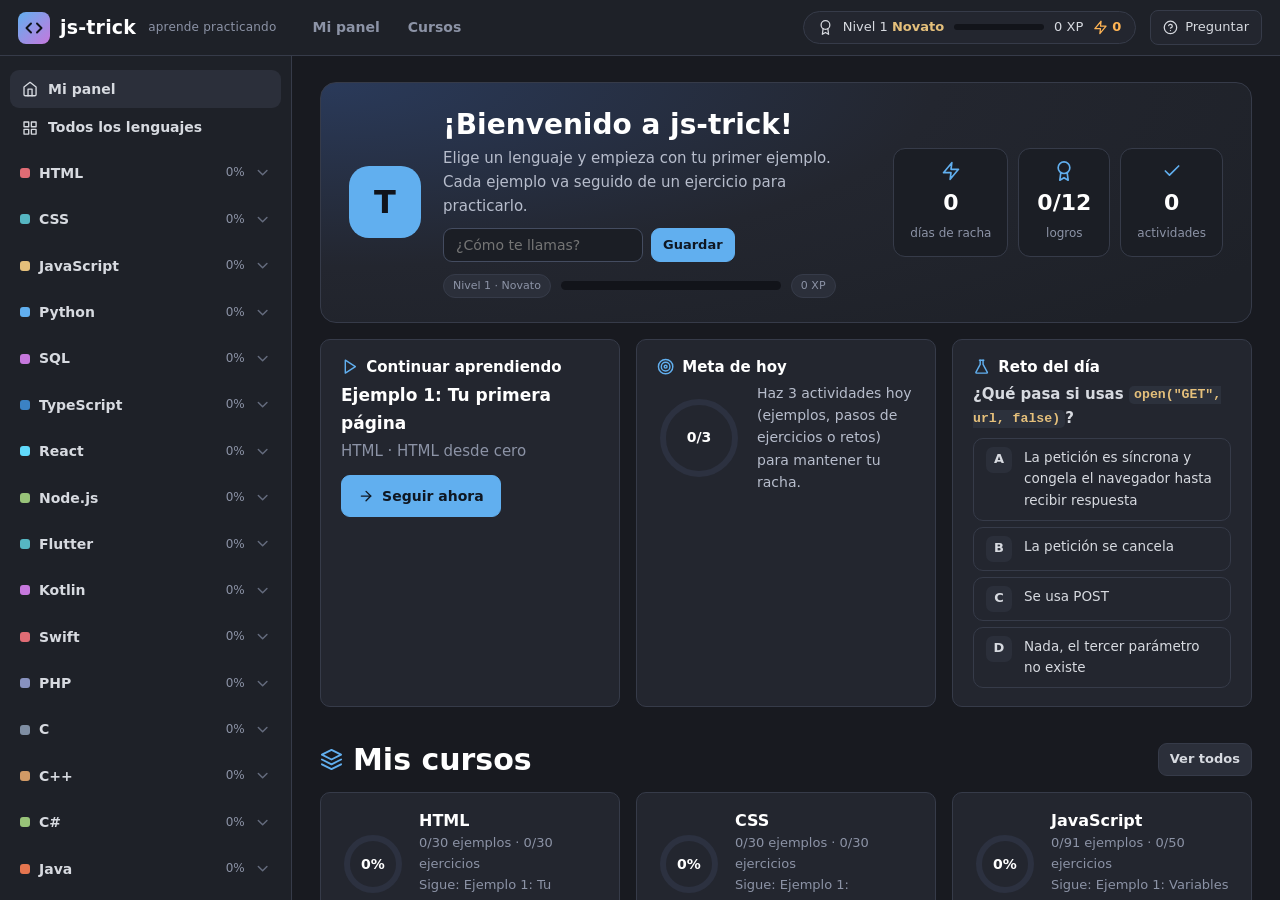
==== commit e0317cf4: "Nivel avanzado de React, Flutter, Kotlin y Swift Cuatro cursos nuevos (10 lecciones, 10 ejercicios g" ====
--- a/app.html
+++ b/app.html
@@ -134,6 +134,7 @@
 <script src="js/data/ts3.js"></script>
 <script src="js/data/rc1.js"></script>
 <script src="js/data/rc2.js"></script>
+<script src="js/data/rc3.js"></script>
 <script src="js/data/nd1.js"></script>
 <script src="js/data/nd2.js"></script>
 <script src="js/data/nd3.js"></script>
@@ -141,8 +142,11 @@
 <script src="js/data/kt1.js"></script>
 <script src="js/data/sw1.js"></script>
 <script src="js/data/fl2.js"></script>
+<script src="js/data/fl3.js"></script>
 <script src="js/data/kt2.js"></script>
+<script src="js/data/kt3.js"></script>
 <script src="js/data/sw2.js"></script>
+<script src="js/data/sw3.js"></script>
 <script src="js/app.js"></script>
 </body>
 </html>
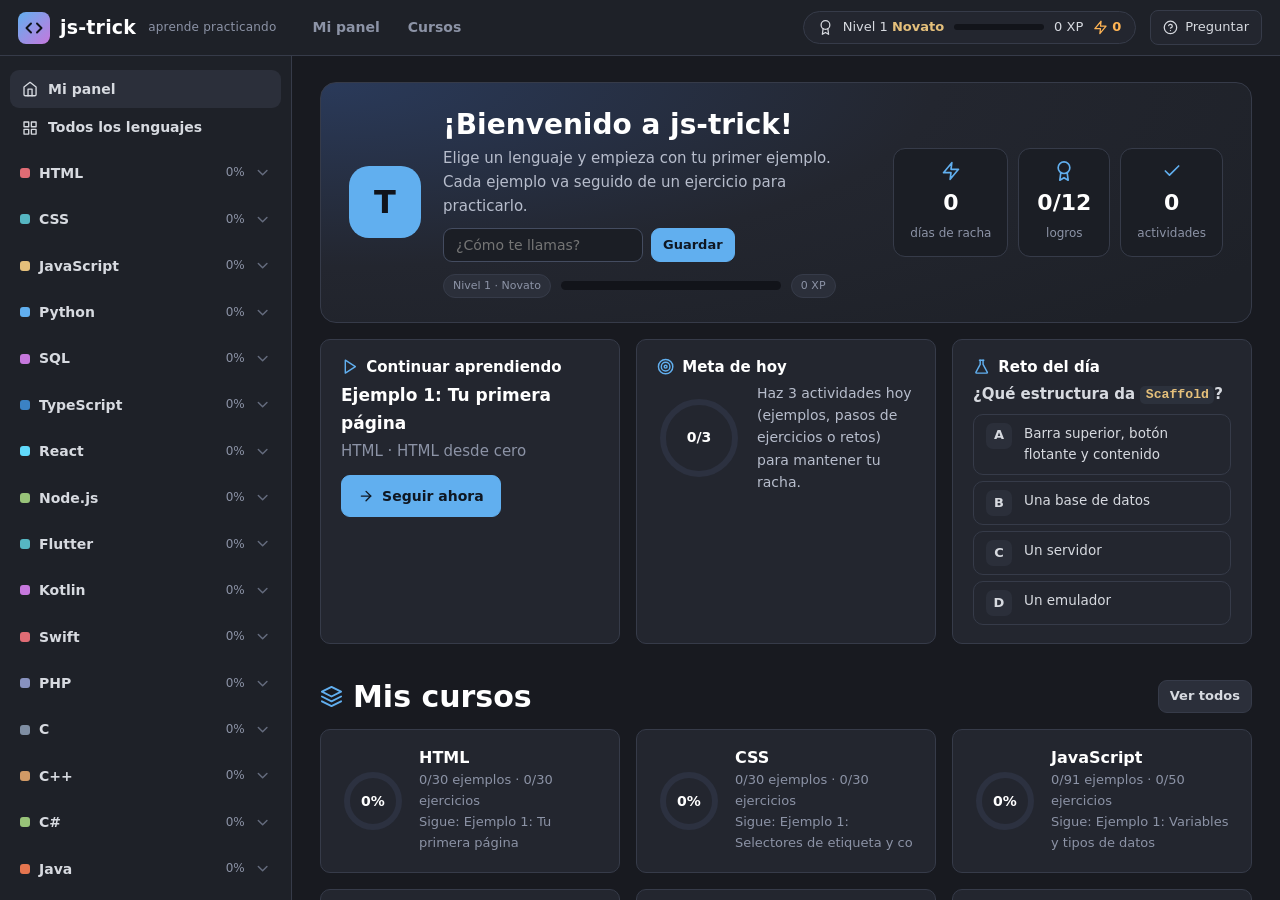
==== commit 141777d3: "Go y Rust: cursos basico, intermedio y avanzado con salidas verificadas por ejecucion real Co-Author" ====
--- a/app.html
+++ b/app.html
@@ -80,6 +80,7 @@
 <script src="js/glossary2.js"></script>
 <script src="js/glossary3.js"></script>
 <script src="js/glossary4.js"></script>
+<script src="js/glossary5.js"></script>
 <script src="js/hl-langs.js"></script>
 <script src="js/linter.js"></script>
 <script src="js/lint-langs.js"></script>
@@ -126,6 +127,12 @@
 <script src="js/data/j1.js"></script>
 <script src="js/data/j2.js"></script>
 <script src="js/data/j3.js"></script>
+<script src="js/data/go1.js"></script>
+<script src="js/data/go2.js"></script>
+<script src="js/data/go3.js"></script>
+<script src="js/data/rs1.js"></script>
+<script src="js/data/rs2.js"></script>
+<script src="js/data/rs3.js"></script>
 <script src="js/data/n1.js"></script>
 <script src="js/data/cn2.js"></script>
 <script src="js/data/cn3.js"></script>
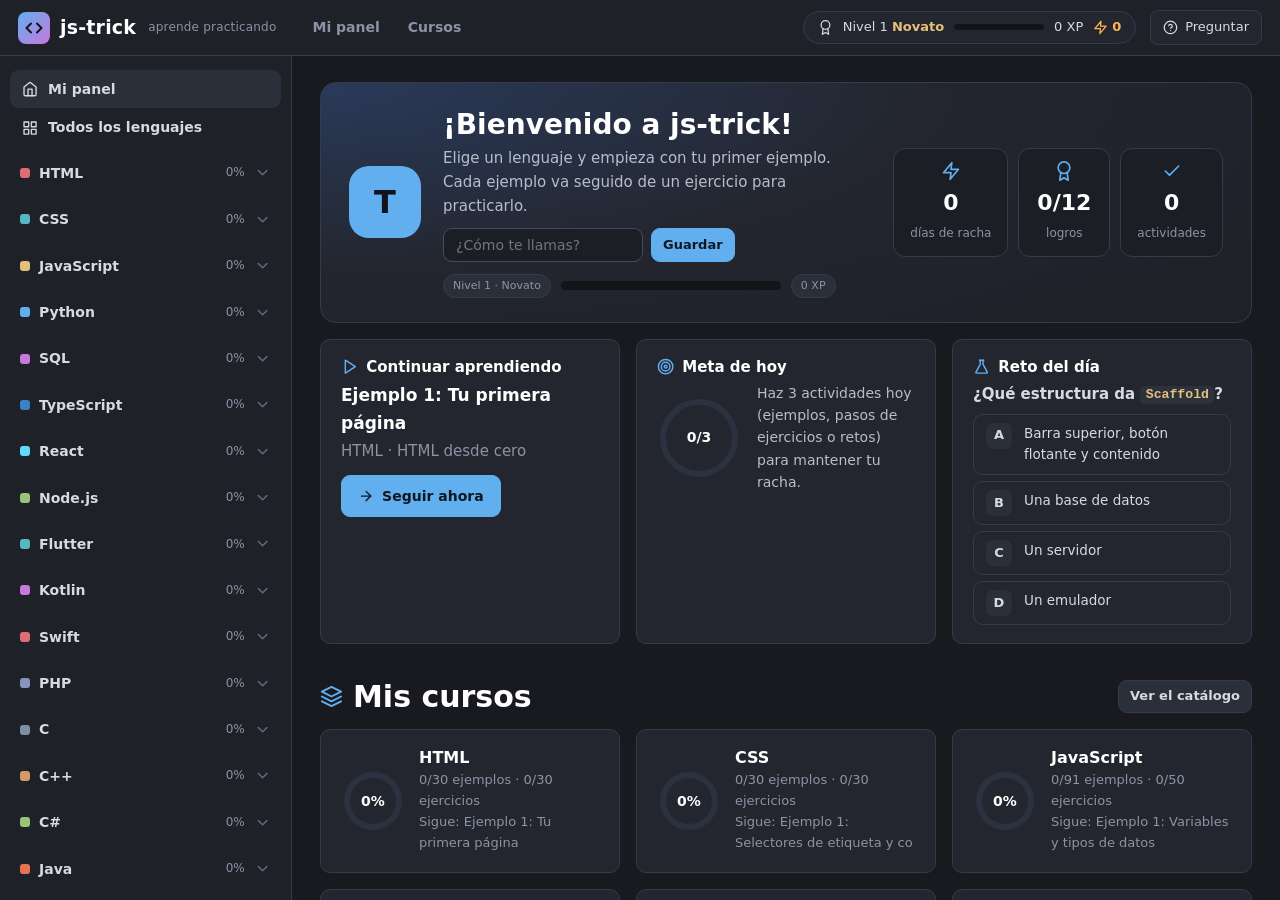
==== commit e55cad82: "Panel: muestra solo los cursos elegidos en la landing (con opcion de mostrar todos) Co-Authored-By: " ====
--- a/app.html
+++ b/app.html
@@ -93,7 +93,7 @@
 <script src="js/monitor.js"></script>
 <script src="js/help.js"></script>
 <script src="js/help-langs.js"></script>
-<script src="js/panel.js"></script>
+<script src="js/panel.js?v=3"></script>
 <script src="js/data/t0.js"></script>
 <script src="js/data/t8.js"></script>
 <script src="js/data/t9.js"></script>
@@ -133,6 +133,10 @@
 <script src="js/data/rs1.js"></script>
 <script src="js/data/rs2.js"></script>
 <script src="js/data/rs3.js"></script>
+<script src="js/retos.js"></script>
+<script src="js/retos-py.js"></script>
+<script src="js/retos-sql.js"></script>
+<script src="js/retos-js.js"></script>
 <script src="js/data/n1.js"></script>
 <script src="js/data/cn2.js"></script>
 <script src="js/data/cn3.js"></script>
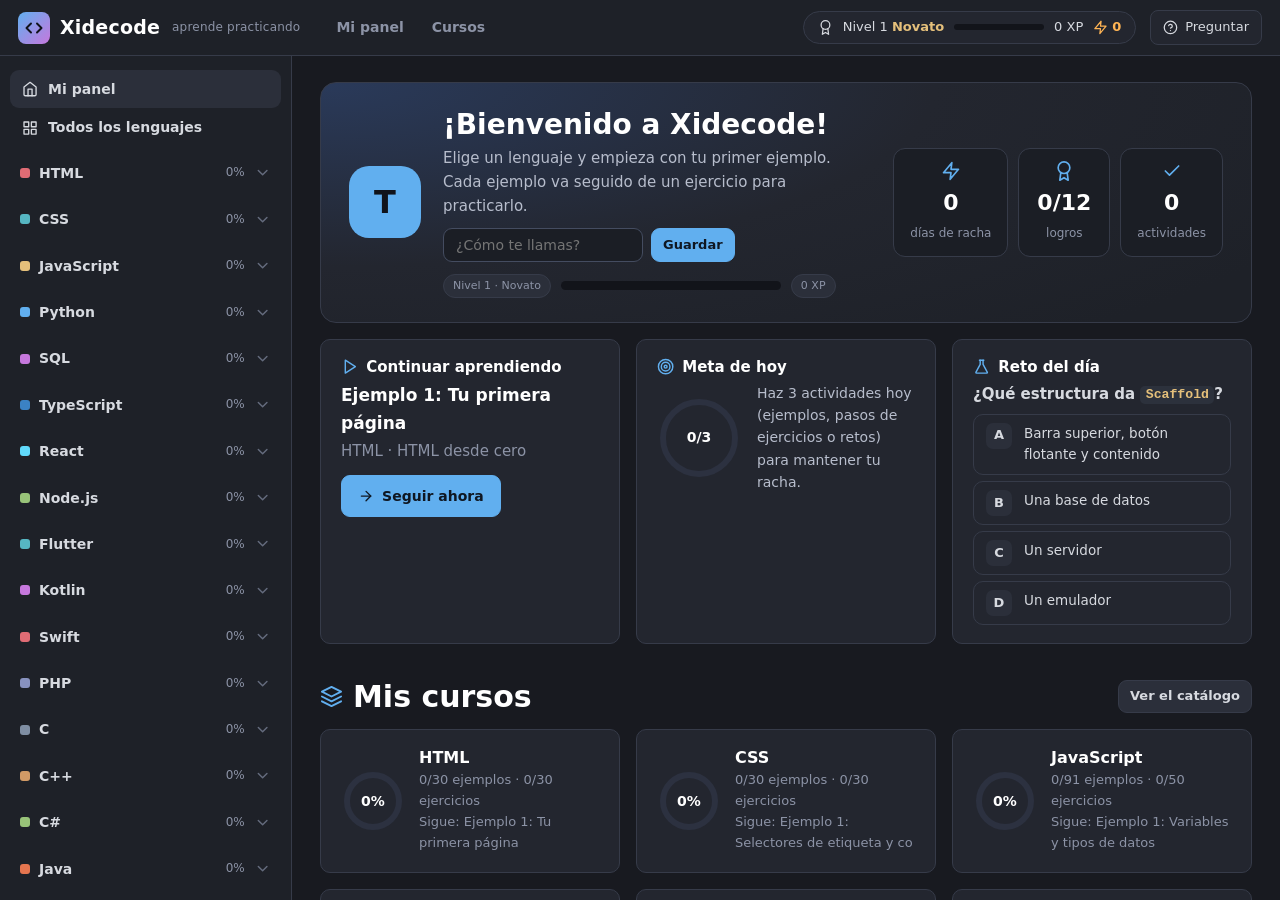
==== commit 00afd46c: "Renombrar la plataforma a Xidecode (textos, titulos, bat, servidor de practica) y migrar el progreso" ====
--- a/app.html
+++ b/app.html
@@ -3,7 +3,7 @@
 <head>
 <meta charset="utf-8">
 <meta name="viewport" content="width=device-width, initial-scale=1">
-<title>js-trick | Aprende JSON, AJAX, jQuery y Angular practicando</title>
+<title>Xidecode | Aprende a programar practicando</title>
 <link rel="icon" href="data:image/svg+xml,%3Csvg xmlns='http://www.w3.org/2000/svg' viewBox='0 0 32 32'%3E%3Cdefs%3E%3ClinearGradient id='g' x1='0' y1='0' x2='1' y2='1'%3E%3Cstop offset='0' stop-color='%2361afef'/%3E%3Cstop offset='1' stop-color='%23c678dd'/%3E%3C/linearGradient%3E%3C/defs%3E%3Crect width='32' height='32' rx='8' fill='url(%23g)'/%3E%3Cpath d='M12 10l-6 6 6 6M20 10l6 6-6 6' fill='none' stroke='%2310131a' stroke-width='3' stroke-linecap='round' stroke-linejoin='round'/%3E%3C/svg%3E">
 <link rel="stylesheet" href="css/style.css">
 <link rel="stylesheet" href="css/panel.css">
@@ -60,7 +60,7 @@
 <div id="app">
   <header id="top">
     <button id="menuBtn" aria-label="Menu"><svg class="ic"><use href="#i-menu"/></svg></button>
-    <a class="brand" href="index.html"><span class="logo"><svg class="ic"><use href="#i-code"/></svg></span>js-trick<small>aprende practicando</small></a>
+    <a class="brand" href="index.html"><span class="logo"><svg class="ic"><use href="#i-code"/></svg></span>Xidecode<small>aprende practicando</small></a>
     <nav class="topnav"><a href="#/panel">Mi panel</a><a href="#/cursos">Cursos</a></nav>
     <span class="spacer"></span>
     <div class="xpchip" id="xpchip"></div>
@@ -73,7 +73,7 @@
 <div class="overlay" id="overlay"><div class="modal" id="modal"></div></div>
 <div id="toasts"></div>
 
-<script src="js/core.js"></script>
+<script src="js/core.js?v=2"></script>
 <script src="js/tracks.js"></script>
 <script src="js/highlight.js"></script>
 <script src="js/glossary1.js"></script>
@@ -84,16 +84,16 @@
 <script src="js/hl-langs.js"></script>
 <script src="js/linter.js"></script>
 <script src="js/lint-langs.js"></script>
-<script src="js/term.js"></script>
+<script src="js/term.js?v=3"></script>
 <script src="js/lib-prelude.js"></script>
 <script src="js/lib-jquery.js"></script>
 <script src="js/lib-angular.js"></script>
 <script src="js/sandbox.js"></script>
 <script src="js/editor.js"></script>
 <script src="js/monitor.js"></script>
-<script src="js/help.js"></script>
+<script src="js/help.js?v=3"></script>
 <script src="js/help-langs.js"></script>
-<script src="js/panel.js?v=3"></script>
+<script src="js/panel.js?v=4"></script>
 <script src="js/data/t0.js"></script>
 <script src="js/data/t8.js"></script>
 <script src="js/data/t9.js"></script>
@@ -133,7 +133,7 @@
 <script src="js/data/rs1.js"></script>
 <script src="js/data/rs2.js"></script>
 <script src="js/data/rs3.js"></script>
-<script src="js/retos.js"></script>
+<script src="js/retos.js?v=3"></script>
 <script src="js/retos-py.js"></script>
 <script src="js/retos-sql.js"></script>
 <script src="js/retos-js.js"></script>
@@ -158,6 +158,6 @@
 <script src="js/data/kt3.js"></script>
 <script src="js/data/sw2.js"></script>
 <script src="js/data/sw3.js"></script>
-<script src="js/app.js"></script>
+<script src="js/app.js?v=3"></script>
 </body>
 </html>
--- a/css/style.css
+++ b/css/style.css
@@ -1,4 +1,4 @@
-/* js-trick  ·  tema oscuro inspirado en editores de codigo (One Dark) */
+/* Xidecode  ·  tema oscuro inspirado en editores de codigo (One Dark) */
 :root{
   --bg:#181a20; --bg2:#1e2128; --panel:#23262f; --panel2:#2b2f3a; --line:#363b49;
   --text:#d7dae0; --muted:#8c93a6; --dim:#646b7d;
--- a/css/panel.css
+++ b/css/panel.css
@@ -1,4 +1,4 @@
-/* js-trick :: estilos del panel, catálogo y navegación por lenguajes */
+/* Xidecode :: estilos del panel, catálogo y navegación por lenguajes */
 .topnav{display:flex;gap:4px;margin-left:10px}
 .topnav a{color:var(--muted);padding:6px 12px;border-radius:8px;font-size:14px;font-weight:600}
 .topnav a:hover{background:var(--panel);color:var(--text);text-decoration:none}
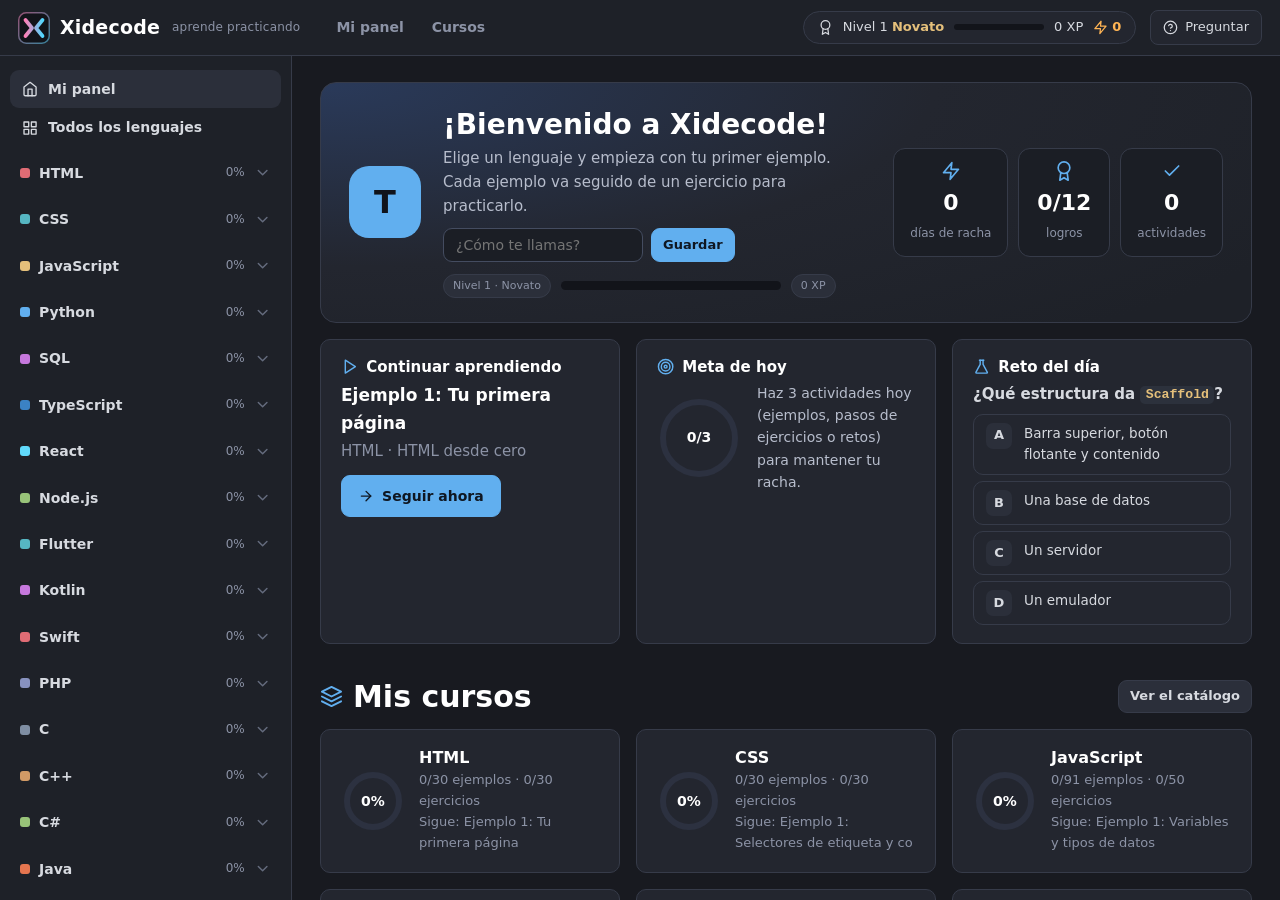
==== commit 5f5d04f9: "Logo de Xidecode en SVG (simbolo, icono, una tinta y horizontal) como favicon y logo del menu Co-Aut" ====
--- a/app.html
+++ b/app.html
@@ -4,8 +4,8 @@
 <meta charset="utf-8">
 <meta name="viewport" content="width=device-width, initial-scale=1">
 <title>Xidecode | Aprende a programar practicando</title>
-<link rel="icon" href="data:image/svg+xml,%3Csvg xmlns='http://www.w3.org/2000/svg' viewBox='0 0 32 32'%3E%3Cdefs%3E%3ClinearGradient id='g' x1='0' y1='0' x2='1' y2='1'%3E%3Cstop offset='0' stop-color='%2361afef'/%3E%3Cstop offset='1' stop-color='%23c678dd'/%3E%3C/linearGradient%3E%3C/defs%3E%3Crect width='32' height='32' rx='8' fill='url(%23g)'/%3E%3Cpath d='M12 10l-6 6 6 6M20 10l6 6-6 6' fill='none' stroke='%2310131a' stroke-width='3' stroke-linecap='round' stroke-linejoin='round'/%3E%3C/svg%3E">
-<link rel="stylesheet" href="css/style.css">
+<link rel="icon" type="image/svg+xml" href="assets/brand/xidecode-icon.svg">
+<link rel="stylesheet" href="css/style.css?v=2">
 <link rel="stylesheet" href="css/panel.css">
 </head>
 <body>
@@ -60,7 +60,7 @@
 <div id="app">
   <header id="top">
     <button id="menuBtn" aria-label="Menu"><svg class="ic"><use href="#i-menu"/></svg></button>
-    <a class="brand" href="index.html"><span class="logo"><svg class="ic"><use href="#i-code"/></svg></span>Xidecode<small>aprende practicando</small></a>
+    <a class="brand" href="index.html"><span class="logo"><img src="assets/brand/xidecode-icon.svg" alt="" width="32" height="32"></span>Xidecode<small>aprende practicando</small></a>
     <nav class="topnav"><a href="#/panel">Mi panel</a><a href="#/cursos">Cursos</a></nav>
     <span class="spacer"></span>
     <div class="xpchip" id="xpchip"></div>
--- a/css/style.css
+++ b/css/style.css
@@ -28,7 +28,8 @@
 #top{grid-column:1/3;display:flex;align-items:center;gap:14px;padding:0 18px;background:var(--bg2);border-bottom:1px solid var(--line);z-index:5}
 .brand{white-space:nowrap;display:flex;align-items:center;gap:10px;font-weight:700;font-size:19px;color:#fff;letter-spacing:.2px}
 .brand:hover{text-decoration:none}
-.brand .logo{width:32px;height:32px;border-radius:8px;background:linear-gradient(135deg,#61afef,#c678dd);display:grid;place-items:center;color:#10131a}
+.brand .logo{width:32px;height:32px;border-radius:8px;display:grid;place-items:center}
+.brand .logo img{display:block;width:100%;height:100%}
 .brand .logo .ic{stroke-width:2.6;width:18px;height:18px}
 .brand small{font-weight:500;color:var(--muted);font-size:12px;margin-left:2px}
 #menuBtn{display:none;background:none;border:0;padding:6px}
